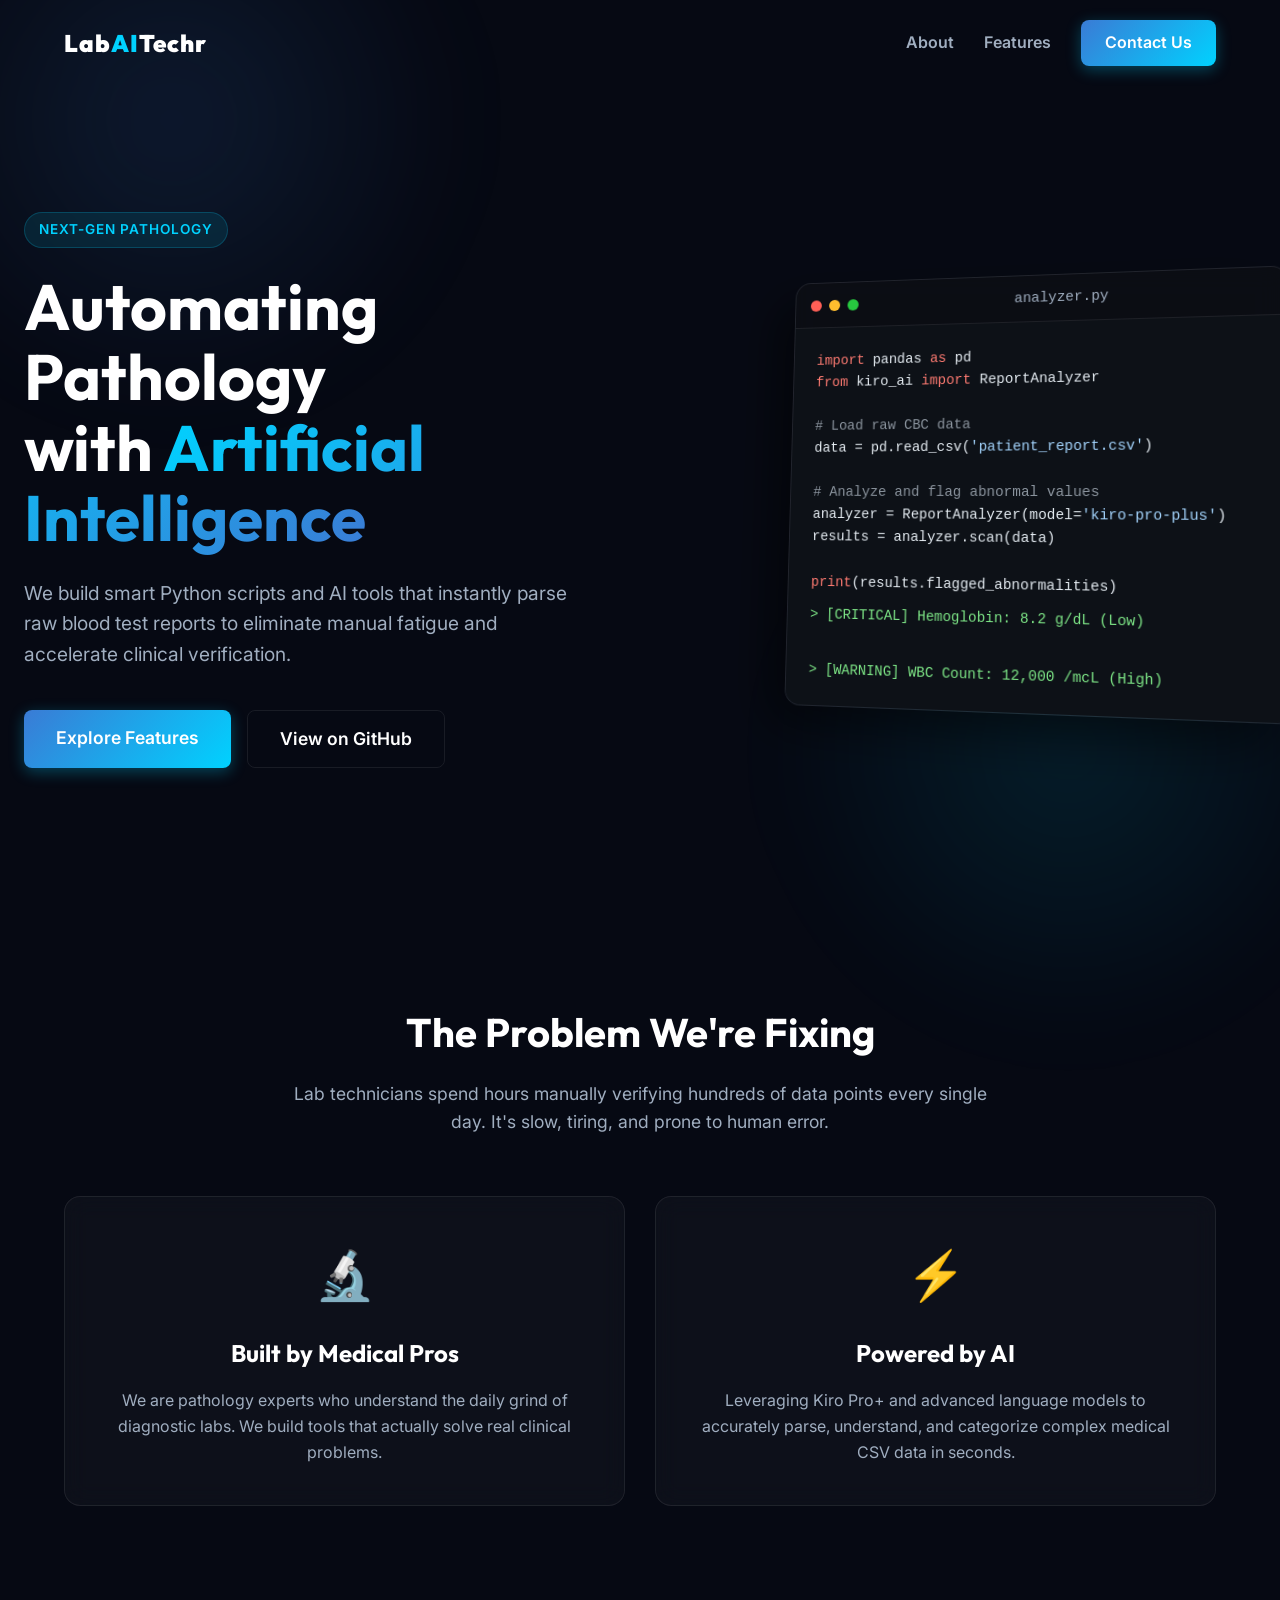
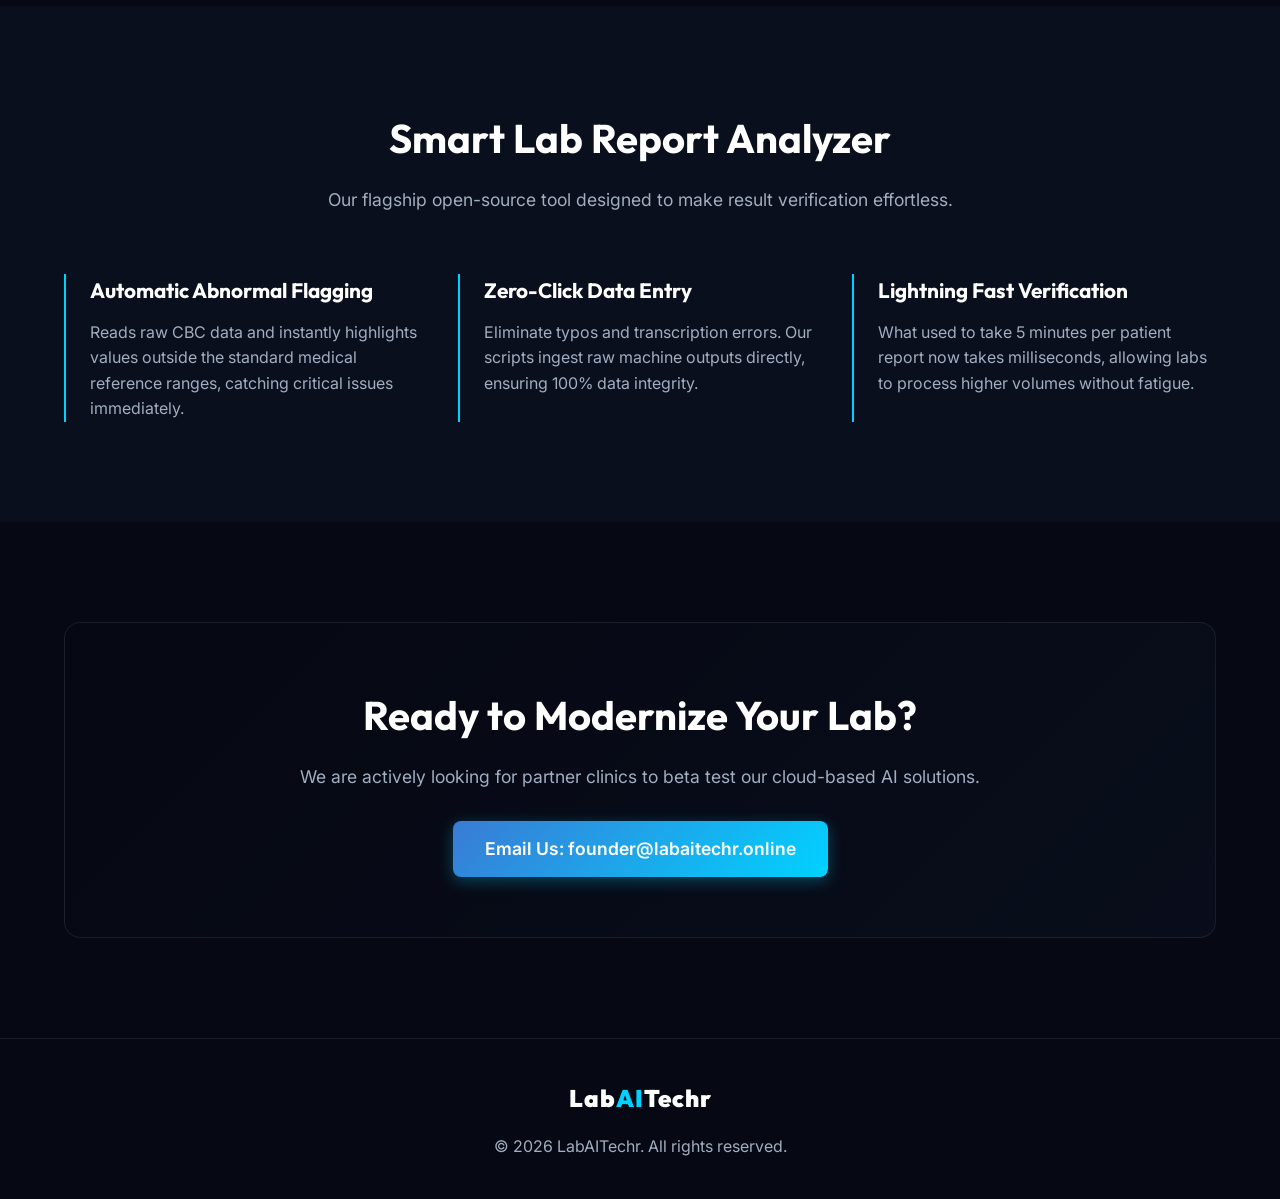
==== index.html @ 0dd72a63 "Initial commit of LabAITechr landing page" ====
<!DOCTYPE html>
<html lang="en">
<head>
    <meta charset="UTF-8">
    <meta name="viewport" content="width=device-width, initial-scale=1.0">
    <meta name="description" content="LabAITechr - Automating Pathology Labs with AI. Smart Lab Report Analyzer to detect abnormal CBC values automatically.">
    <title>LabAITechr | AI-Powered Pathology</title>
    <link rel="preconnect" href="https://fonts.googleapis.com">
    <link rel="preconnect" href="https://fonts.gstatic.com" crossorigin>
    <link href="https://fonts.googleapis.com/css2?family=Inter:wght@300;400;600;800&family=Outfit:wght@400;700;900&display=swap" rel="stylesheet">
    <link rel="stylesheet" href="style.css">
</head>
<body>
    <div class="blob-bg"></div>
    <div class="blob-bg blob-2"></div>
    
    <nav class="navbar">
        <div class="container nav-container">
            <div class="logo">Lab<span>AI</span>Techr</div>
            <ul class="nav-links">
                <li><a href="#about">About</a></li>
                <li><a href="#features">Features</a></li>
                <li><a href="#contact" class="btn-primary">Contact Us</a></li>
            </ul>
        </div>
    </nav>

    <header class="hero">
        <div class="container hero-content reveal">
            <div class="badge">Next-Gen Pathology</div>
            <h1 class="hero-title">Automating Pathology<br>with <span class="text-gradient">Artificial Intelligence</span></h1>
            <p class="hero-subtitle">We build smart Python scripts and AI tools that instantly parse raw blood test reports to eliminate manual fatigue and accelerate clinical verification.</p>
            <div class="hero-buttons">
                <a href="#features" class="btn-primary btn-large">Explore Features</a>
                <a href="https://github.com/archraj46/Smart-LabReport-Analyzer" target="_blank" class="btn-secondary btn-large">View on GitHub</a>
            </div>
        </div>
        <div class="hero-image reveal delay-1">
            <div class="glass-card mockup-card">
                <div class="mockup-header">
                    <span class="dot red"></span><span class="dot yellow"></span><span class="dot green"></span>
                    <span class="mockup-title">analyzer.py</span>
                </div>
                <div class="mockup-body">
                    <pre><code><span class="keyword">import</span> pandas <span class="keyword">as</span> pd
<span class="keyword">from</span> kiro_ai <span class="keyword">import</span> ReportAnalyzer

<span class="comment"># Load raw CBC data</span>
data = pd.read_csv(<span class="string">'patient_report.csv'</span>)

<span class="comment"># Analyze and flag abnormal values</span>
analyzer = ReportAnalyzer(model=<span class="string">'kiro-pro-plus'</span>)
results = analyzer.scan(data)

<span class="keyword">print</span>(results.flagged_abnormalities)
<span class="output">> [CRITICAL] Hemoglobin: 8.2 g/dL (Low)</span>
<span class="output">> [WARNING] WBC Count: 12,000 /mcL (High)</span></code></pre>
                </div>
            </div>
        </div>
    </header>

    <section id="about" class="section">
        <div class="container">
            <div class="section-header reveal">
                <h2 class="section-title">The Problem We're Fixing</h2>
                <p class="section-desc">Lab technicians spend hours manually verifying hundreds of data points every single day. It's slow, tiring, and prone to human error.</p>
            </div>
            <div class="about-grid">
                <div class="glass-card about-card reveal">
                    <div class="icon">🔬</div>
                    <h3>Built by Medical Pros</h3>
                    <p>We are pathology experts who understand the daily grind of diagnostic labs. We build tools that actually solve real clinical problems.</p>
                </div>
                <div class="glass-card about-card reveal delay-1">
                    <div class="icon">⚡</div>
                    <h3>Powered by AI</h3>
                    <p>Leveraging Kiro Pro+ and advanced language models to accurately parse, understand, and categorize complex medical CSV data in seconds.</p>
                </div>
            </div>
        </div>
    </section>

    <section id="features" class="section bg-dark">
        <div class="container">
            <div class="section-header reveal">
                <h2 class="section-title">Smart Lab Report Analyzer</h2>
                <p class="section-desc">Our flagship open-source tool designed to make result verification effortless.</p>
            </div>
            <div class="features-grid">
                <div class="feature-item reveal">
                    <div class="feature-content">
                        <h3>Automatic Abnormal Flagging</h3>
                        <p>Reads raw CBC data and instantly highlights values outside the standard medical reference ranges, catching critical issues immediately.</p>
                    </div>
                </div>
                <div class="feature-item reveal">
                    <div class="feature-content">
                        <h3>Zero-Click Data Entry</h3>
                        <p>Eliminate typos and transcription errors. Our scripts ingest raw machine outputs directly, ensuring 100% data integrity.</p>
                    </div>
                </div>
                <div class="feature-item reveal">
                    <div class="feature-content">
                        <h3>Lightning Fast Verification</h3>
                        <p>What used to take 5 minutes per patient report now takes milliseconds, allowing labs to process higher volumes without fatigue.</p>
                    </div>
                </div>
            </div>
        </div>
    </section>

    <section id="contact" class="section cta-section">
        <div class="container reveal">
            <div class="glass-card cta-card">
                <h2>Ready to Modernize Your Lab?</h2>
                <p>We are actively looking for partner clinics to beta test our cloud-based AI solutions.</p>
                <a href="mailto:founder@labaitechr.online" class="btn-primary btn-large">Email Us: founder@labaitechr.online</a>
            </div>
        </div>
    </section>

    <footer>
        <div class="container footer-content">
            <div class="logo">Lab<span>AI</span>Techr</div>
            <p>&copy; 2026 LabAITechr. All rights reserved.</p>
        </div>
    </footer>

    <script src="script.js"></script>
</body>
</html>
---- style.css ----
:root {
    --bg-main: #060913;
    --bg-secondary: #0a0f1d;
    --text-primary: #ffffff;
    --text-secondary: #a0aec0;
    --accent: #00d2ff;
    --accent-secondary: #3a7bd5;
    --glass-bg: rgba(255, 255, 255, 0.03);
    --glass-border: rgba(255, 255, 255, 0.08);
}

* {
    margin: 0;
    padding: 0;
    box-sizing: border-box;
}

body {
    font-family: 'Inter', sans-serif;
    background-color: var(--bg-main);
    color: var(--text-primary);
    line-height: 1.6;
    overflow-x: hidden;
}

h1, h2, h3, .logo {
    font-family: 'Outfit', sans-serif;
}

.container {
    max-width: 1200px;
    margin: 0 auto;
    padding: 0 24px;
}

/* Blobs Background */
.blob-bg {
    position: fixed;
    top: -20%;
    left: -10%;
    width: 600px;
    height: 600px;
    background: radial-gradient(circle, rgba(58,123,213,0.15) 0%, rgba(0,0,0,0) 70%);
    border-radius: 50%;
    z-index: -1;
    filter: blur(40px);
}
.blob-bg.blob-2 {
    top: 50%;
    left: 60%;
    background: radial-gradient(circle, rgba(0,210,255,0.1) 0%, rgba(0,0,0,0) 70%);
}

/* Glassmorphism */
.glass-card {
    background: var(--glass-bg);
    backdrop-filter: blur(12px);
    -webkit-backdrop-filter: blur(12px);
    border: 1px solid var(--glass-border);
    border-radius: 16px;
}

/* Navbar */
.navbar {
    position: fixed;
    top: 0;
    width: 100%;
    padding: 20px 0;
    z-index: 100;
    transition: all 0.3s ease;
}
.navbar.scrolled {
    background: rgba(6, 9, 19, 0.8);
    backdrop-filter: blur(10px);
    padding: 15px 0;
    border-bottom: 1px solid var(--glass-border);
}
.nav-container {
    display: flex;
    justify-content: space-between;
    align-items: center;
}
.logo {
    font-size: 1.5rem;
    font-weight: 900;
    letter-spacing: 1px;
}
.logo span {
    color: var(--accent);
}
.nav-links {
    list-style: none;
    display: flex;
    align-items: center;
    gap: 30px;
}
.nav-links a {
    color: var(--text-secondary);
    text-decoration: none;
    font-weight: 600;
    transition: color 0.3s ease;
}
.nav-links a:hover {
    color: var(--text-primary);
}

/* Buttons */
.btn-primary, .btn-secondary {
    display: inline-block;
    padding: 10px 24px;
    border-radius: 8px;
    text-decoration: none;
    font-weight: 600;
    transition: all 0.3s ease;
    cursor: pointer;
}
.btn-primary {
    background: linear-gradient(135deg, var(--accent-secondary), var(--accent));
    color: white !important;
    border: none;
    box-shadow: 0 4px 15px rgba(0, 210, 255, 0.3);
}
.btn-primary:hover {
    transform: translateY(-2px);
    box-shadow: 0 6px 20px rgba(0, 210, 255, 0.4);
}
.btn-secondary {
    background: transparent;
    color: var(--text-primary);
    border: 1px solid var(--glass-border);
}
.btn-secondary:hover {
    background: rgba(255,255,255,0.05);
    border-color: rgba(255,255,255,0.2);
}
.btn-large {
    padding: 14px 32px;
    font-size: 1.1rem;
}

/* Hero Section */
.hero {
    min-height: 100vh;
    display: flex;
    align-items: center;
    justify-content: space-between;
    padding-top: 80px;
}
.hero-content {
    flex: 1;
    max-width: 600px;
}
.badge {
    display: inline-block;
    padding: 6px 14px;
    background: rgba(0, 210, 255, 0.1);
    color: var(--accent);
    border: 1px solid rgba(0, 210, 255, 0.2);
    border-radius: 20px;
    font-size: 0.85rem;
    font-weight: 600;
    margin-bottom: 24px;
    text-transform: uppercase;
    letter-spacing: 1px;
}
.hero-title {
    font-size: 4rem;
    line-height: 1.1;
    margin-bottom: 24px;
}
.text-gradient {
    background: linear-gradient(135deg, #fff, var(--text-secondary));
    -webkit-background-clip: text;
    -webkit-text-fill-color: transparent;
}
.hero-title span {
    background: linear-gradient(135deg, var(--accent), var(--accent-secondary));
    -webkit-background-clip: text;
    -webkit-text-fill-color: transparent;
}
.hero-subtitle {
    font-size: 1.2rem;
    color: var(--text-secondary);
    margin-bottom: 40px;
}
.hero-buttons {
    display: flex;
    gap: 16px;
}

/* Mockup Card */
.hero-image {
    flex: 1;
    display: flex;
    justify-content: flex-end;
    perspective: 1000px;
}
.mockup-card {
    width: 100%;
    max-width: 500px;
    transform: rotateY(-10deg) rotateX(5deg);
    box-shadow: -20px 20px 50px rgba(0,0,0,0.5);
    overflow: hidden;
}
.mockup-header {
    background: rgba(0,0,0,0.3);
    padding: 12px 16px;
    display: flex;
    align-items: center;
    border-bottom: 1px solid var(--glass-border);
}
.dot {
    width: 12px;
    height: 12px;
    border-radius: 50%;
    margin-right: 8px;
}
.dot.red { background: #ff5f56; }
.dot.yellow { background: #ffbd2e; }
.dot.green { background: #27c93f; }
.mockup-title {
    margin-left: auto;
    margin-right: auto;
    font-family: monospace;
    color: var(--text-secondary);
    font-size: 0.9rem;
}
.mockup-body {
    padding: 24px;
    background: #0d1117;
}
pre {
    font-family: 'Fira Code', monospace;
    font-size: 0.9rem;
    color: #e6edf3;
    overflow-x: hidden;
}
.keyword { color: #ff7b72; }
.string { color: #a5d6ff; }
.comment { color: #8b949e; }
.output { color: #7ee787; display: block; margin-top: 10px; }

/* Sections */
.section {
    padding: 100px 0;
}
.bg-dark {
    background-color: var(--bg-secondary);
}
.section-header {
    text-align: center;
    max-width: 700px;
    margin: 0 auto 60px;
}
.section-title {
    font-size: 2.5rem;
    margin-bottom: 16px;
}
.section-desc {
    color: var(--text-secondary);
    font-size: 1.1rem;
}

/* About Grid */
.about-grid {
    display: grid;
    grid-template-columns: repeat(auto-fit, minmax(300px, 1fr));
    gap: 30px;
}
.about-card {
    padding: 40px;
    text-align: center;
    transition: transform 0.3s ease;
}
.about-card:hover {
    transform: translateY(-5px);
}
.icon {
    font-size: 3rem;
    margin-bottom: 20px;
}
.about-card h3 {
    font-size: 1.5rem;
    margin-bottom: 16px;
}
.about-card p {
    color: var(--text-secondary);
}

/* Features Grid */
.features-grid {
    display: grid;
    grid-template-columns: repeat(auto-fit, minmax(300px, 1fr));
    gap: 30px;
}
.feature-item {
    border-left: 2px solid var(--accent);
    padding-left: 24px;
}
.feature-content h3 {
    font-size: 1.3rem;
    margin-bottom: 12px;
}
.feature-content p {
    color: var(--text-secondary);
}

/* CTA */
.cta-card {
    padding: 60px;
    text-align: center;
    background: linear-gradient(135deg, rgba(6, 9, 19, 0.9), rgba(10, 15, 29, 0.9));
}
.cta-card h2 {
    font-size: 2.5rem;
    margin-bottom: 16px;
}
.cta-card p {
    color: var(--text-secondary);
    margin-bottom: 30px;
    font-size: 1.1rem;
}

/* Footer */
footer {
    padding: 40px 0;
    border-top: 1px solid var(--glass-border);
    text-align: center;
}
.footer-content p {
    color: var(--text-secondary);
    margin-top: 16px;
}

/* Animations (Reveal on scroll) */
.reveal {
    opacity: 0;
    transform: translateY(30px);
    transition: all 0.8s cubic-bezier(0.5, 0, 0, 1);
}
.reveal.active {
    opacity: 1;
    transform: translateY(0);
}
.delay-1 { transition-delay: 0.2s; }

/* Responsive */
@media (max-width: 900px) {
    .hero {
        flex-direction: column;
        padding-top: 120px;
        text-align: center;
    }
    .hero-content {
        margin-bottom: 60px;
    }
    .hero-buttons {
        justify-content: center;
    }
    .mockup-card {
        transform: rotateY(0) rotateX(0);
    }
    .nav-links {
        display: none; /* simple mobile nav hide for now */
    }
}
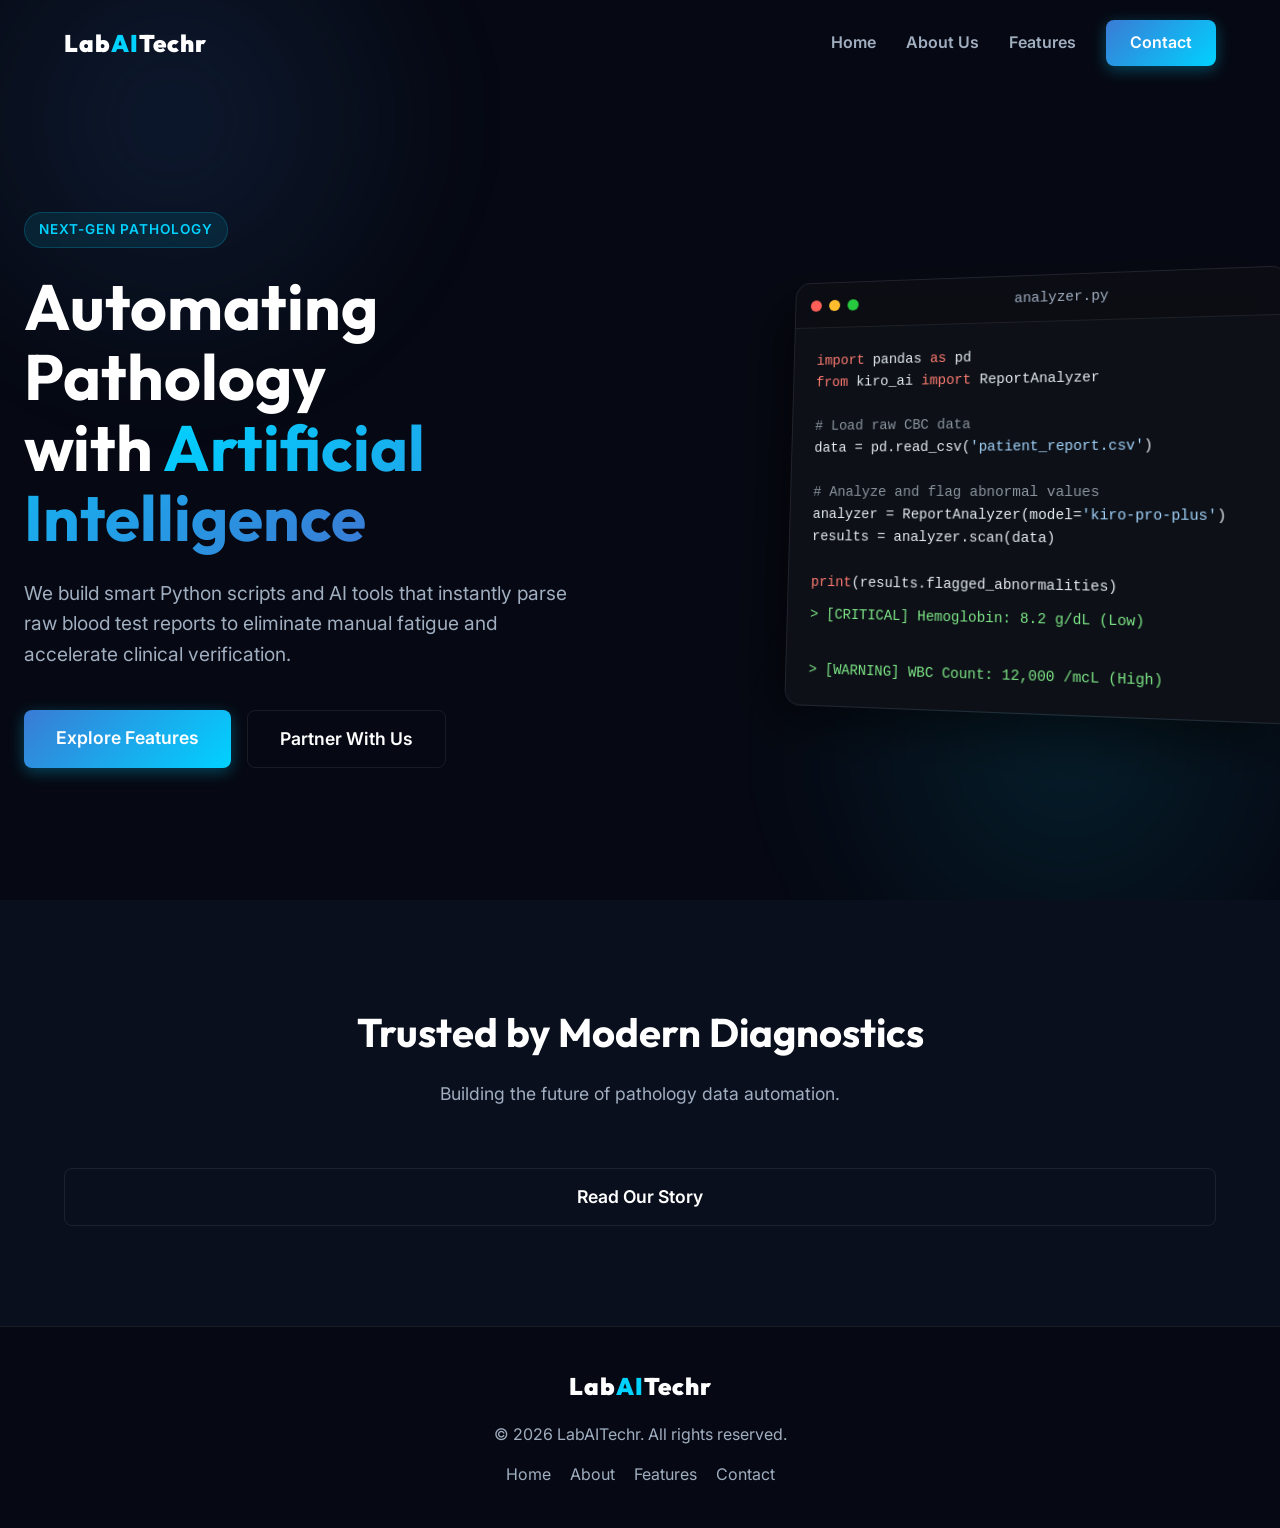
==== commit 0755ddd7: "Expand to multi-page website with contact form and new features" ====
--- a/index.html
+++ b/index.html
@@ -16,11 +16,12 @@
     
     <nav class="navbar">
         <div class="container nav-container">
-            <div class="logo">Lab<span>AI</span>Techr</div>
+            <a href="index.html" class="logo" style="text-decoration:none; color:inherit;">Lab<span>AI</span>Techr</a>
             <ul class="nav-links">
-                <li><a href="#about">About</a></li>
-                <li><a href="#features">Features</a></li>
-                <li><a href="#contact" class="btn-primary">Contact Us</a></li>
+                <li><a href="index.html" class="active">Home</a></li>
+                <li><a href="about.html">About Us</a></li>
+                <li><a href="features.html">Features</a></li>
+                <li><a href="contact.html" class="btn-primary">Contact</a></li>
             </ul>
         </div>
     </nav>
@@ -31,8 +32,8 @@
             <h1 class="hero-title">Automating Pathology<br>with <span class="text-gradient">Artificial Intelligence</span></h1>
             <p class="hero-subtitle">We build smart Python scripts and AI tools that instantly parse raw blood test reports to eliminate manual fatigue and accelerate clinical verification.</p>
             <div class="hero-buttons">
-                <a href="#features" class="btn-primary btn-large">Explore Features</a>
-                <a href="https://github.com/archraj46/Smart-LabReport-Analyzer" target="_blank" class="btn-secondary btn-large">View on GitHub</a>
+                <a href="features.html" class="btn-primary btn-large">Explore Features</a>
+                <a href="contact.html" class="btn-secondary btn-large">Partner With Us</a>
             </div>
         </div>
         <div class="hero-image reveal delay-1">
@@ -60,62 +61,14 @@
         </div>
     </header>
 
-    <section id="about" class="section">
+    <section class="section bg-dark">
         <div class="container">
             <div class="section-header reveal">
-                <h2 class="section-title">The Problem We're Fixing</h2>
-                <p class="section-desc">Lab technicians spend hours manually verifying hundreds of data points every single day. It's slow, tiring, and prone to human error.</p>
+                <h2 class="section-title">Trusted by Modern Diagnostics</h2>
+                <p class="section-desc">Building the future of pathology data automation.</p>
             </div>
-            <div class="about-grid">
-                <div class="glass-card about-card reveal">
-                    <div class="icon">🔬</div>
-                    <h3>Built by Medical Pros</h3>
-                    <p>We are pathology experts who understand the daily grind of diagnostic labs. We build tools that actually solve real clinical problems.</p>
-                </div>
-                <div class="glass-card about-card reveal delay-1">
-                    <div class="icon">⚡</div>
-                    <h3>Powered by AI</h3>
-                    <p>Leveraging Kiro Pro+ and advanced language models to accurately parse, understand, and categorize complex medical CSV data in seconds.</p>
-                </div>
-            </div>
-        </div>
-    </section>
-
-    <section id="features" class="section bg-dark">
-        <div class="container">
-            <div class="section-header reveal">
-                <h2 class="section-title">Smart Lab Report Analyzer</h2>
-                <p class="section-desc">Our flagship open-source tool designed to make result verification effortless.</p>
-            </div>
-            <div class="features-grid">
-                <div class="feature-item reveal">
-                    <div class="feature-content">
-                        <h3>Automatic Abnormal Flagging</h3>
-                        <p>Reads raw CBC data and instantly highlights values outside the standard medical reference ranges, catching critical issues immediately.</p>
-                    </div>
-                </div>
-                <div class="feature-item reveal">
-                    <div class="feature-content">
-                        <h3>Zero-Click Data Entry</h3>
-                        <p>Eliminate typos and transcription errors. Our scripts ingest raw machine outputs directly, ensuring 100% data integrity.</p>
-                    </div>
-                </div>
-                <div class="feature-item reveal">
-                    <div class="feature-content">
-                        <h3>Lightning Fast Verification</h3>
-                        <p>What used to take 5 minutes per patient report now takes milliseconds, allowing labs to process higher volumes without fatigue.</p>
-                    </div>
-                </div>
-            </div>
-        </div>
-    </section>
-
-    <section id="contact" class="section cta-section">
-        <div class="container reveal">
-            <div class="glass-card cta-card">
-                <h2>Ready to Modernize Your Lab?</h2>
-                <p>We are actively looking for partner clinics to beta test our cloud-based AI solutions.</p>
-                <a href="mailto:founder@labaitechr.online" class="btn-primary btn-large">Email Us: founder@labaitechr.online</a>
+            <div class="about-grid" style="text-align: center; margin-top: 40px;">
+                 <a href="about.html" class="btn-secondary btn-large">Read Our Story</a>
             </div>
         </div>
     </section>
@@ -124,6 +77,12 @@
         <div class="container footer-content">
             <div class="logo">Lab<span>AI</span>Techr</div>
             <p>&copy; 2026 LabAITechr. All rights reserved.</p>
+            <div style="margin-top: 15px;">
+                <a href="index.html" style="color:var(--text-secondary); margin-right:15px; text-decoration:none;">Home</a>
+                <a href="about.html" style="color:var(--text-secondary); margin-right:15px; text-decoration:none;">About</a>
+                <a href="features.html" style="color:var(--text-secondary); margin-right:15px; text-decoration:none;">Features</a>
+                <a href="contact.html" style="color:var(--text-secondary); text-decoration:none;">Contact</a>
+            </div>
         </div>
     </footer>
 
--- a/style.css
+++ b/style.css
@@ -344,6 +344,8 @@
 }
 .delay-1 { transition-delay: 0.2s; }
 
+
+
 /* Responsive */
 @media (max-width: 900px) {
     .hero {
@@ -361,6 +363,59 @@
         transform: rotateY(0) rotateX(0);
     }
     .nav-links {
-        display: none; /* simple mobile nav hide for now */
-    }
-}
+        display: none;
+    }
+}
+
+/* Page Headers */
+.page-header {
+    text-align: center;
+    padding-top: 150px;
+    padding-bottom: 50px;
+}
+
+/* Contact Page Grid */
+.contact-grid {
+    display: grid;
+    grid-template-columns: 1fr 1fr;
+    gap: 40px;
+}
+@media (max-width: 900px) {
+    .contact-grid {
+        grid-template-columns: 1fr;
+    }
+}
+.contact-info {
+    padding: 40px;
+}
+.info-item {
+    display: flex;
+    align-items: center;
+    gap: 15px;
+}
+.contact-form-card {
+    padding: 40px;
+}
+.form-group {
+    margin-bottom: 20px;
+}
+.form-group label {
+    display: block;
+    margin-bottom: 8px;
+    color: var(--text-secondary);
+}
+.form-group input, .form-group textarea {
+    width: 100%;
+    padding: 12px 15px;
+    background: rgba(0,0,0,0.2);
+    border: 1px solid var(--glass-border);
+    border-radius: 8px;
+    color: var(--text-primary);
+    font-family: 'Inter', sans-serif;
+    outline: none;
+    transition: border-color 0.3s;
+}
+.form-group input:focus, .form-group textarea:focus {
+    border-color: var(--accent);
+}
+
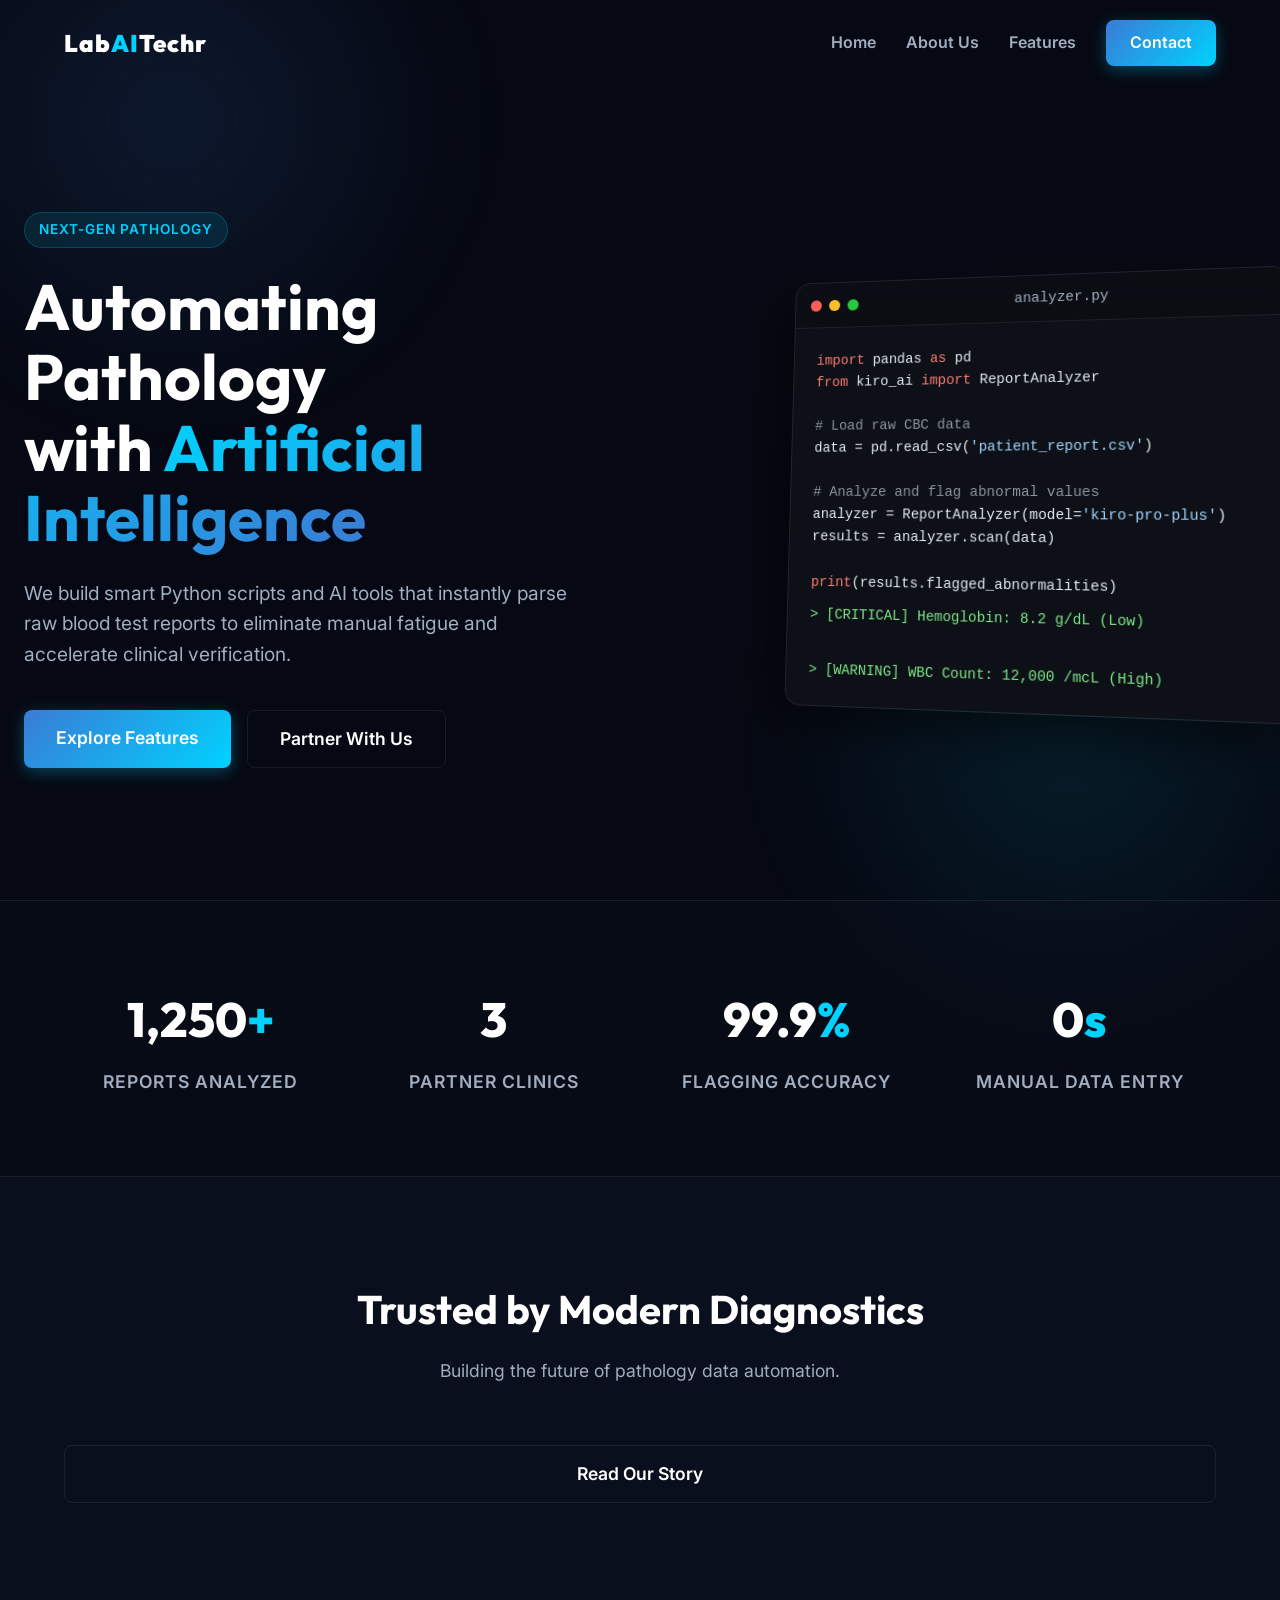
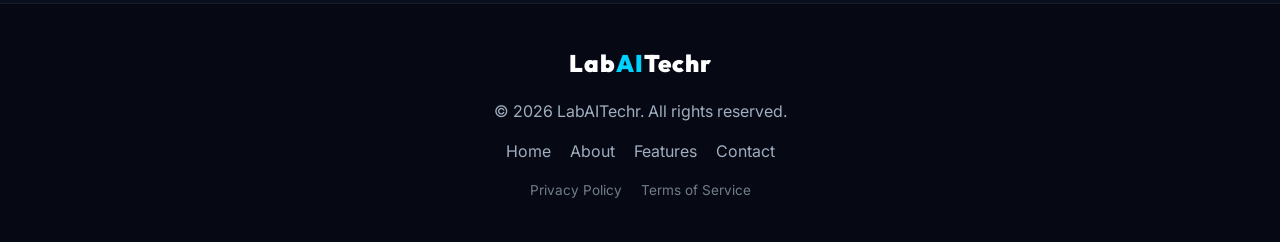
==== commit 1772e9fd: "Add stats and footer links" ====
--- a/index.html
+++ b/index.html
@@ -61,6 +61,29 @@
         </div>
     </header>
 
+    <section class="stats-section">
+        <div class="container">
+            <div class="stats-grid reveal delay-1">
+                <div class="stat-item">
+                    <h3 class="stat-number">1,250<span style="color:var(--accent);">+</span></h3>
+                    <p class="stat-label">Reports Analyzed</p>
+                </div>
+                <div class="stat-item">
+                    <h3 class="stat-number">3</h3>
+                    <p class="stat-label">Partner Clinics</p>
+                </div>
+                <div class="stat-item">
+                    <h3 class="stat-number">99.9<span style="color:var(--accent);">%</span></h3>
+                    <p class="stat-label">Flagging Accuracy</p>
+                </div>
+                <div class="stat-item">
+                    <h3 class="stat-number">0<span style="color:var(--accent);">s</span></h3>
+                    <p class="stat-label">Manual Data Entry</p>
+                </div>
+            </div>
+        </div>
+    </section>
+
     <section class="section bg-dark">
         <div class="container">
             <div class="section-header reveal">
@@ -77,11 +100,15 @@
         <div class="container footer-content">
             <div class="logo">Lab<span>AI</span>Techr</div>
             <p>&copy; 2026 LabAITechr. All rights reserved.</p>
-            <div style="margin-top: 15px;">
+            <div style="margin-top: 15px; margin-bottom: 15px;">
                 <a href="index.html" style="color:var(--text-secondary); margin-right:15px; text-decoration:none;">Home</a>
                 <a href="about.html" style="color:var(--text-secondary); margin-right:15px; text-decoration:none;">About</a>
                 <a href="features.html" style="color:var(--text-secondary); margin-right:15px; text-decoration:none;">Features</a>
                 <a href="contact.html" style="color:var(--text-secondary); text-decoration:none;">Contact</a>
+            </div>
+            <div style="font-size: 0.85rem;">
+                <a href="#" style="color:var(--text-secondary); margin-right:15px; text-decoration:none; opacity: 0.7;">Privacy Policy</a>
+                <a href="#" style="color:var(--text-secondary); text-decoration:none; opacity: 0.7;">Terms of Service</a>
             </div>
         </div>
     </footer>
--- a/style.css
+++ b/style.css
@@ -344,6 +344,46 @@
 }
 .delay-1 { transition-delay: 0.2s; }
 
+/* Stats Section */
+.stats-section {
+    padding: 60px 0;
+    border-top: 1px solid var(--glass-border);
+    border-bottom: 1px solid var(--glass-border);
+    background: rgba(10, 15, 29, 0.4);
+}
+.stats-grid {
+    display: grid;
+    grid-template-columns: repeat(4, 1fr);
+    gap: 20px;
+    text-align: center;
+}
+.stat-item {
+    padding: 20px;
+}
+.stat-number {
+    font-size: 3rem;
+    font-weight: 800;
+    margin-bottom: 10px;
+}
+.stat-label {
+    color: var(--text-secondary);
+    font-size: 1.1rem;
+    font-weight: 600;
+    text-transform: uppercase;
+    letter-spacing: 1px;
+}
+@media (max-width: 900px) {
+    .stats-grid {
+        grid-template-columns: repeat(2, 1fr);
+    }
+    .stat-number { font-size: 2.2rem; }
+}
+@media (max-width: 500px) {
+    .stats-grid {
+        grid-template-columns: 1fr;
+    }
+}
+
 
 
 /* Responsive */
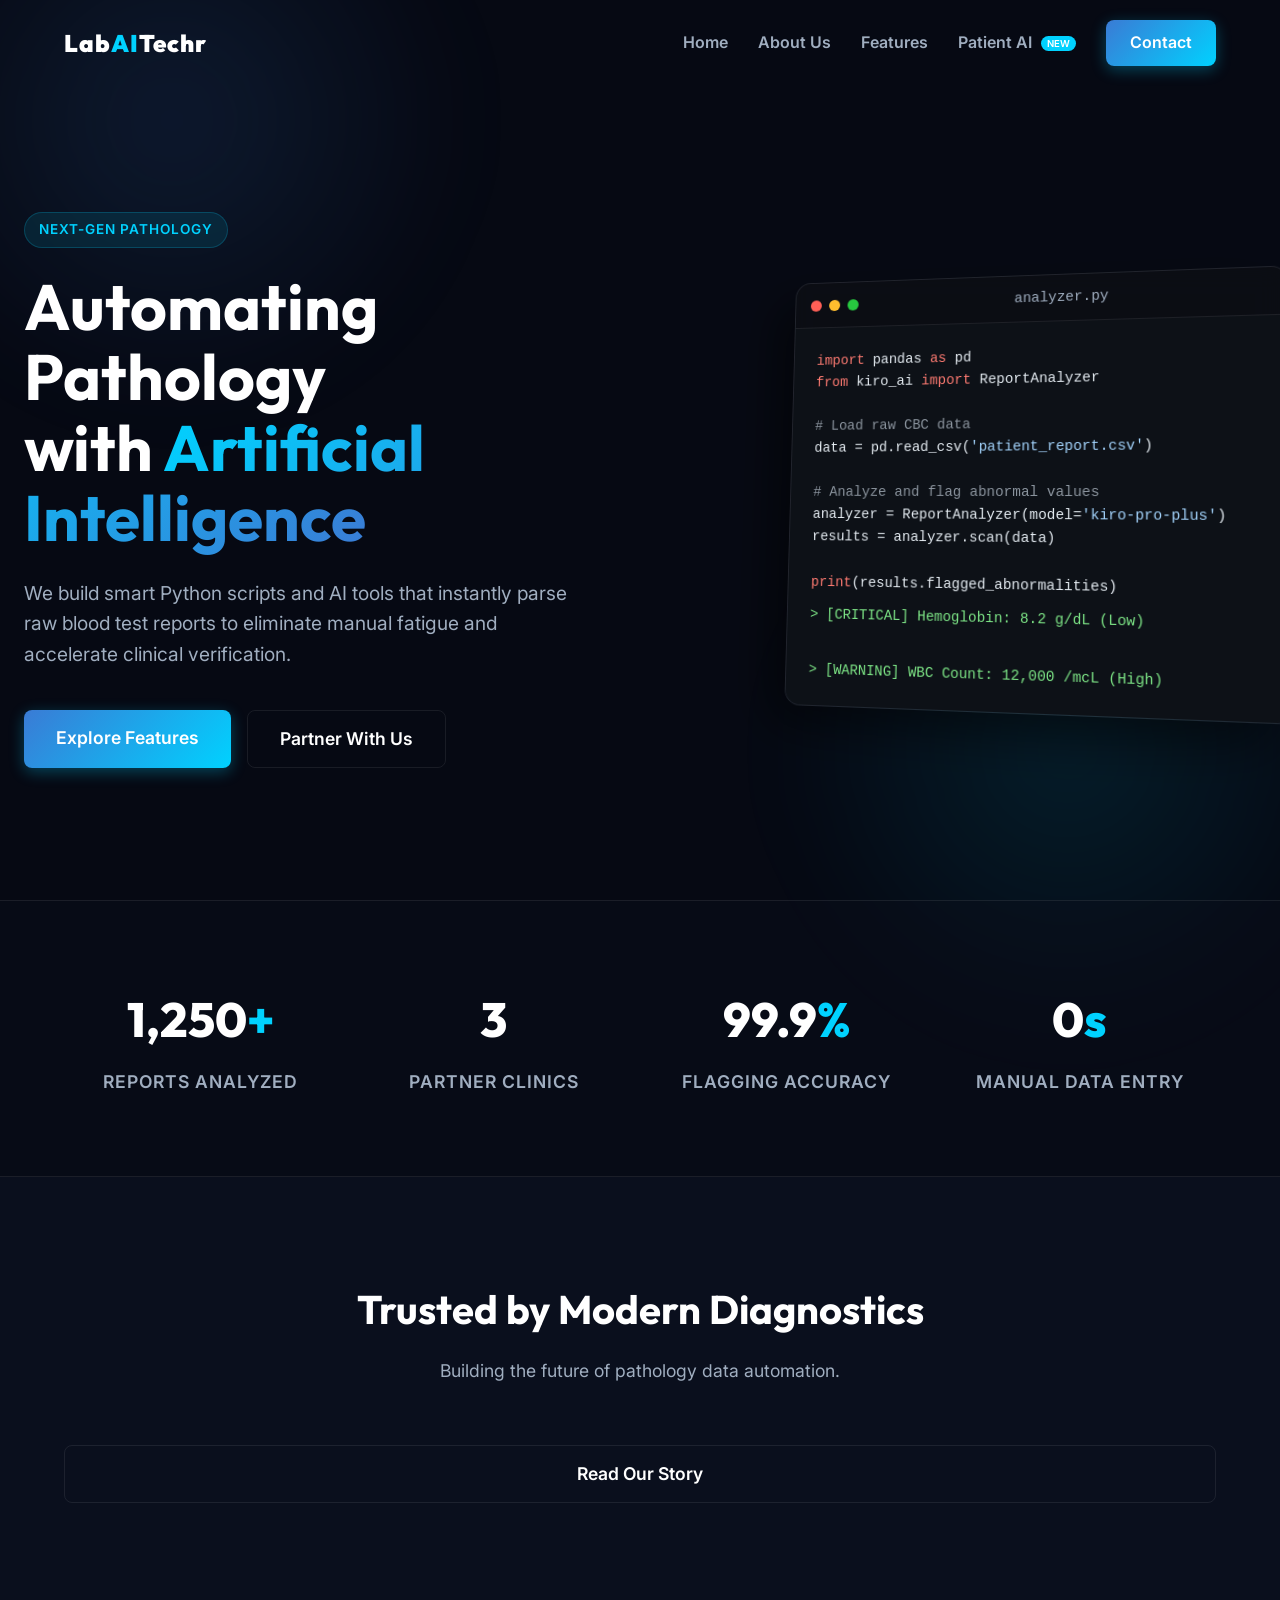
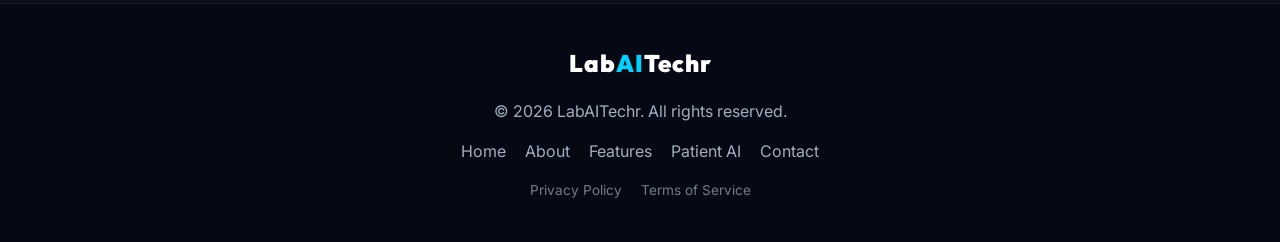
==== commit bf31b7ee: "Add Patient AI Explainer mockup feature" ====
--- a/index.html
+++ b/index.html
@@ -21,6 +21,7 @@
                 <li><a href="index.html" class="active">Home</a></li>
                 <li><a href="about.html">About Us</a></li>
                 <li><a href="features.html">Features</a></li>
+                <li><a href="patient-ai.html">Patient AI <span style="background:var(--accent); color:white; font-size:0.6rem; padding:2px 6px; border-radius:10px; margin-left:5px; vertical-align:middle;">NEW</span></a></li>
                 <li><a href="contact.html" class="btn-primary">Contact</a></li>
             </ul>
         </div>
@@ -104,6 +105,7 @@
                 <a href="index.html" style="color:var(--text-secondary); margin-right:15px; text-decoration:none;">Home</a>
                 <a href="about.html" style="color:var(--text-secondary); margin-right:15px; text-decoration:none;">About</a>
                 <a href="features.html" style="color:var(--text-secondary); margin-right:15px; text-decoration:none;">Features</a>
+                <a href="patient-ai.html" style="color:var(--text-secondary); margin-right:15px; text-decoration:none;">Patient AI</a>
                 <a href="contact.html" style="color:var(--text-secondary); text-decoration:none;">Contact</a>
             </div>
             <div style="font-size: 0.85rem;">
--- a/style.css
+++ b/style.css
@@ -459,3 +459,70 @@
     border-color: var(--accent);
 }
 
+/* Patient AI Explainer Styles */
+.ai-explainer-container {
+    padding: 50px;
+    max-width: 800px;
+    margin: 0 auto;
+}
+.upload-zone {
+    border: 2px dashed var(--glass-border);
+    border-radius: 12px;
+    padding: 60px 20px;
+    text-align: center;
+    background: rgba(0,0,0,0.2);
+    cursor: pointer;
+    transition: all 0.3s ease;
+}
+.upload-zone:hover, .upload-zone.dragover {
+    border-color: var(--accent);
+    background: rgba(0, 210, 255, 0.05);
+}
+.upload-icon {
+    font-size: 3rem;
+    margin-bottom: 15px;
+}
+.loading-state {
+    text-align: center;
+    padding: 40px;
+}
+.spinner {
+    width: 50px;
+    height: 50px;
+    border: 3px solid rgba(0, 210, 255, 0.3);
+    border-radius: 50%;
+    border-top-color: var(--accent);
+    animation: spin 1s ease-in-out infinite;
+    margin: 0 auto 20px;
+}
+@keyframes spin {
+    to { transform: rotate(360deg); }
+}
+.result-header {
+    display: flex;
+    justify-content: space-between;
+    align-items: center;
+    margin-bottom: 20px;
+}
+.result-card {
+    background: rgba(255, 255, 255, 0.05);
+    border: 1px solid var(--glass-border);
+    border-radius: 12px;
+    padding: 30px;
+}
+.tts-btn {
+    background: linear-gradient(135deg, #ff9900, #ff5e00);
+    box-shadow: 0 4px 15px rgba(255, 153, 0, 0.3);
+}
+.tts-btn:hover {
+    box-shadow: 0 6px 20px rgba(255, 153, 0, 0.4);
+}
+.tts-btn.playing {
+    animation: pulse 1.5s infinite;
+}
+@keyframes pulse {
+    0% { transform: scale(1); }
+    50% { transform: scale(1.05); }
+    100% { transform: scale(1); }
+}
+
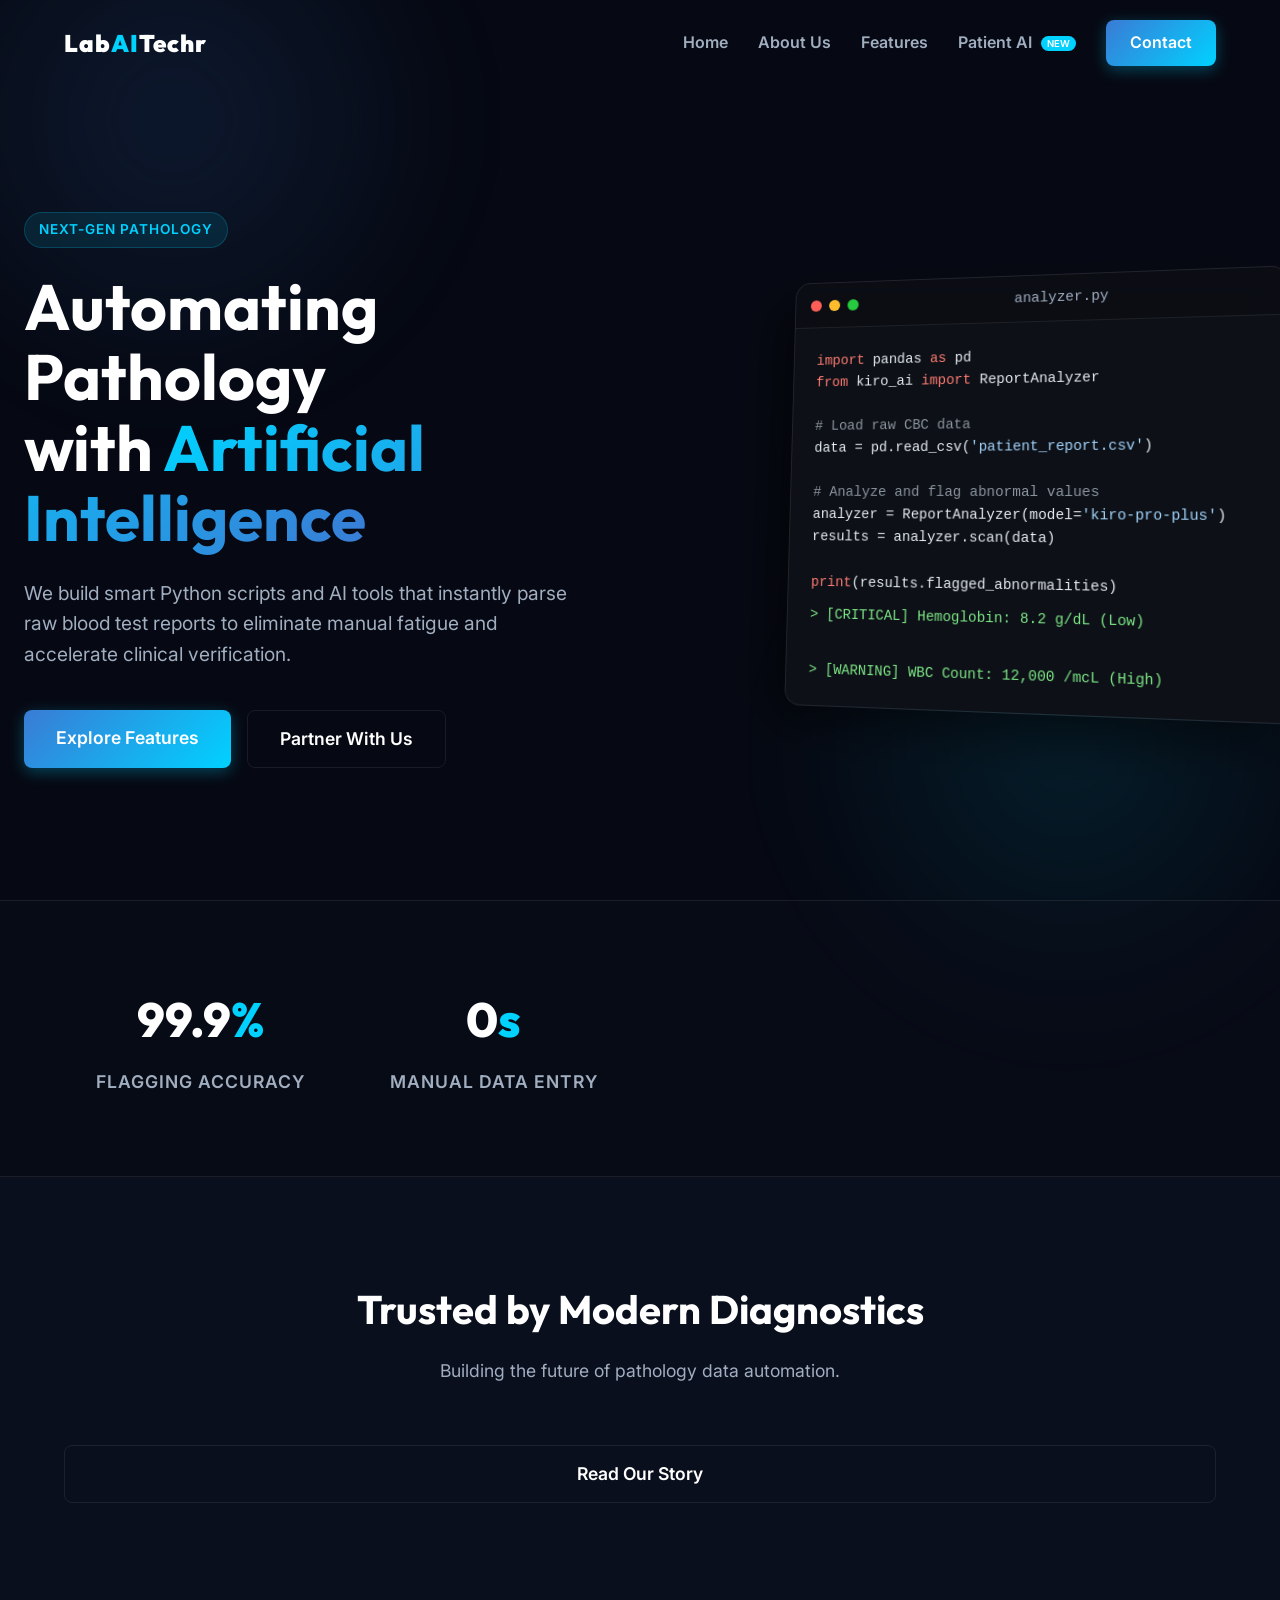
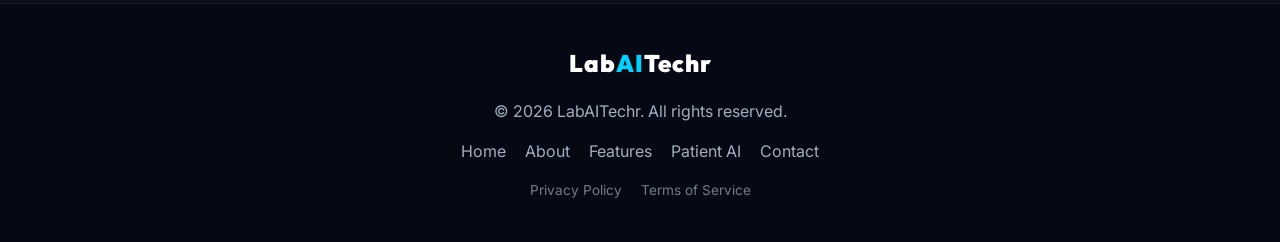
==== commit 522c1b9b: "Remove reports and partner stats for AWS review" ====
--- a/index.html
+++ b/index.html
@@ -65,14 +65,7 @@
     <section class="stats-section">
         <div class="container">
             <div class="stats-grid reveal delay-1">
-                <div class="stat-item">
-                    <h3 class="stat-number">1,250<span style="color:var(--accent);">+</span></h3>
-                    <p class="stat-label">Reports Analyzed</p>
-                </div>
-                <div class="stat-item">
-                    <h3 class="stat-number">3</h3>
-                    <p class="stat-label">Partner Clinics</p>
-                </div>
+
                 <div class="stat-item">
                     <h3 class="stat-number">99.9<span style="color:var(--accent);">%</span></h3>
                     <p class="stat-label">Flagging Accuracy</p>
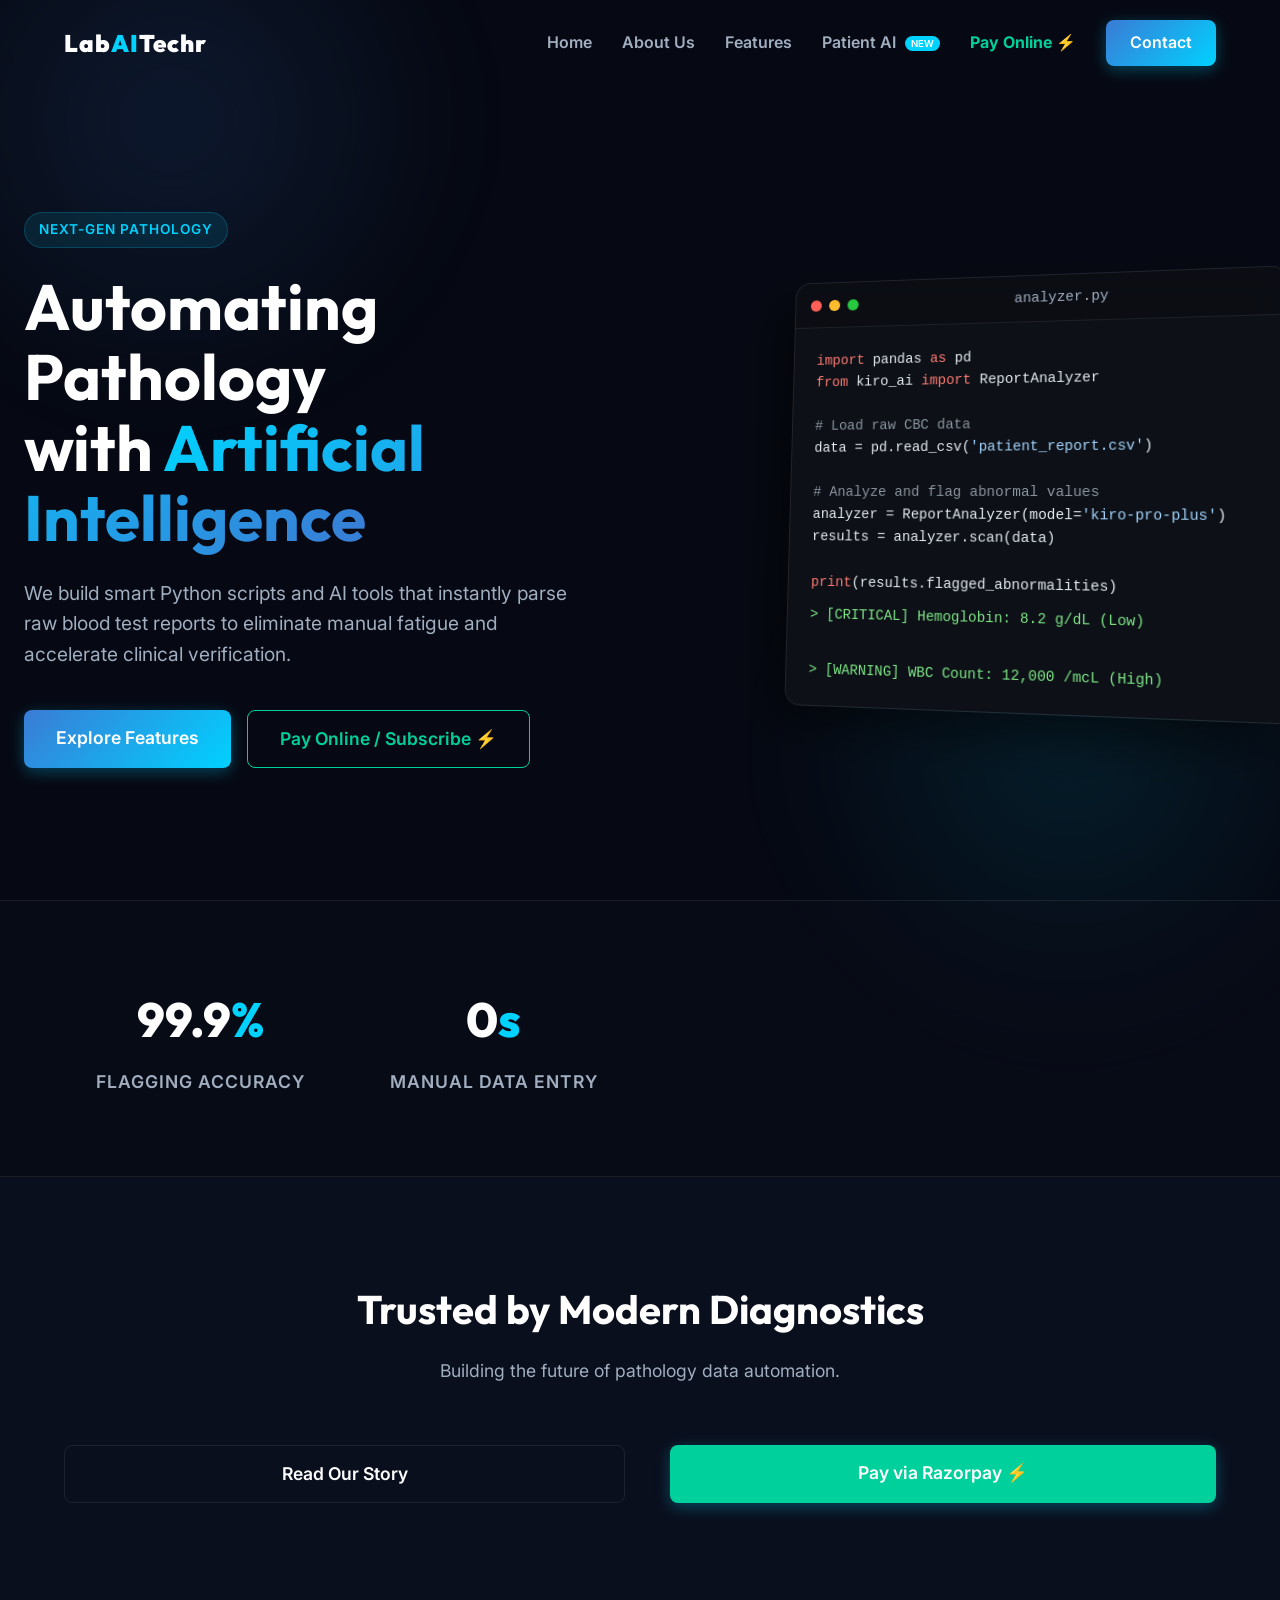
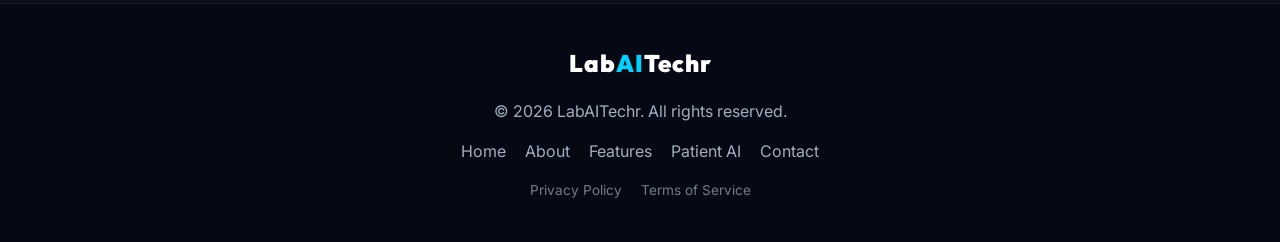
==== commit 3a7b6ef0: "Add Razorpay payment links across website" ====
--- a/index.html
+++ b/index.html
@@ -22,6 +22,7 @@
                 <li><a href="about.html">About Us</a></li>
                 <li><a href="features.html">Features</a></li>
                 <li><a href="patient-ai.html">Patient AI <span style="background:var(--accent); color:white; font-size:0.6rem; padding:2px 6px; border-radius:10px; margin-left:5px; vertical-align:middle;">NEW</span></a></li>
+                <li><a href="https://razorpay.me/@labaitechr" target="_blank" style="color: #00D09C; font-weight: bold;">Pay Online ⚡</a></li>
                 <li><a href="contact.html" class="btn-primary">Contact</a></li>
             </ul>
         </div>
@@ -34,7 +35,7 @@
             <p class="hero-subtitle">We build smart Python scripts and AI tools that instantly parse raw blood test reports to eliminate manual fatigue and accelerate clinical verification.</p>
             <div class="hero-buttons">
                 <a href="features.html" class="btn-primary btn-large">Explore Features</a>
-                <a href="contact.html" class="btn-secondary btn-large">Partner With Us</a>
+                <a href="https://razorpay.me/@labaitechr" target="_blank" class="btn-secondary btn-large" style="border-color: #00D09C; color: #00D09C;">Pay Online / Subscribe ⚡</a>
             </div>
         </div>
         <div class="hero-image reveal delay-1">
@@ -86,6 +87,7 @@
             </div>
             <div class="about-grid" style="text-align: center; margin-top: 40px;">
                  <a href="about.html" class="btn-secondary btn-large">Read Our Story</a>
+                 <a href="https://razorpay.me/@labaitechr" target="_blank" class="btn-primary btn-large" style="margin-left: 15px; background: #00D09C;">Pay via Razorpay ⚡</a>
             </div>
         </div>
     </section>
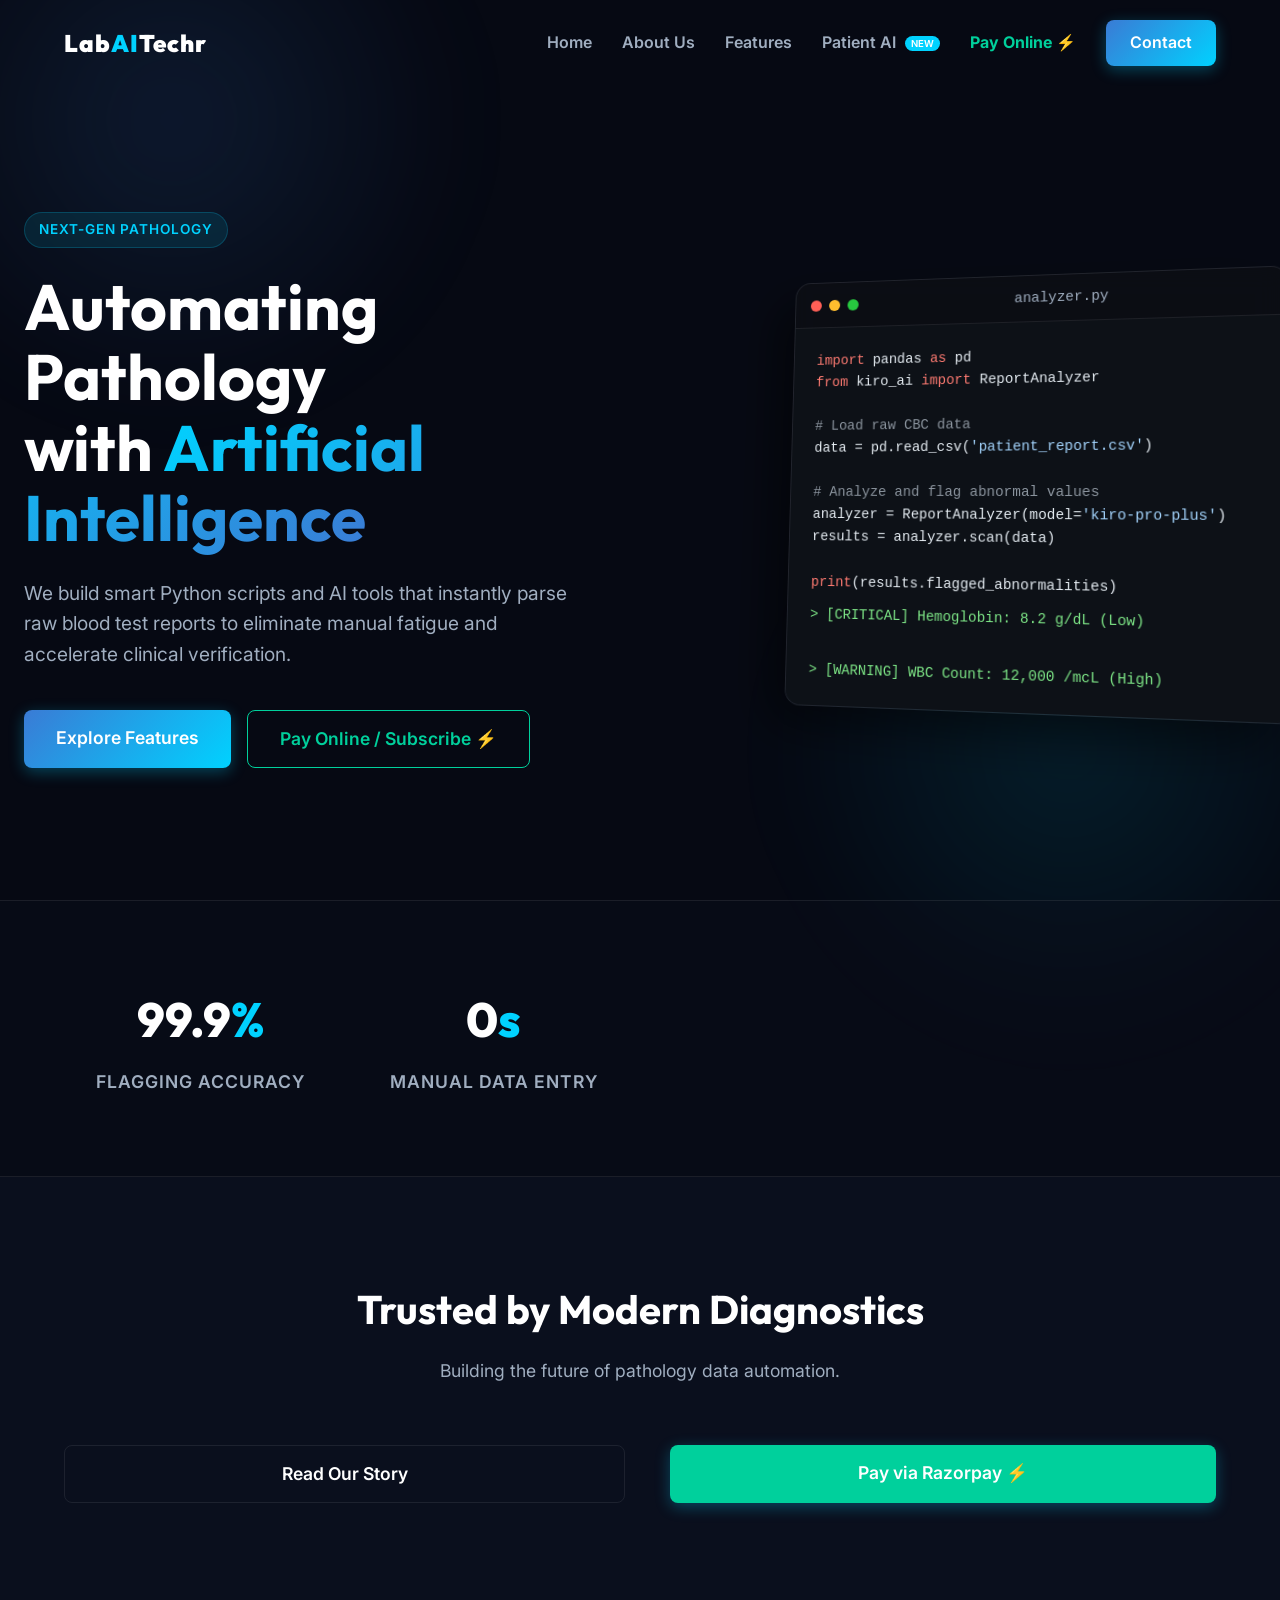
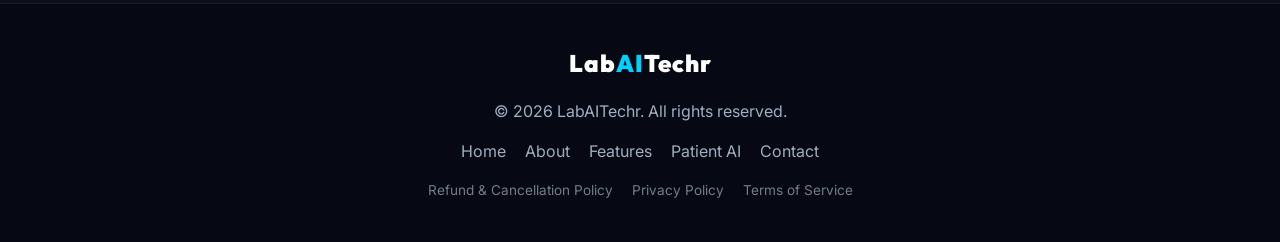
==== commit 9b7e4958: "Update Razorpay payment link and add refund policy" ====
--- a/index.html
+++ b/index.html
@@ -22,7 +22,7 @@
                 <li><a href="about.html">About Us</a></li>
                 <li><a href="features.html">Features</a></li>
                 <li><a href="patient-ai.html">Patient AI <span style="background:var(--accent); color:white; font-size:0.6rem; padding:2px 6px; border-radius:10px; margin-left:5px; vertical-align:middle;">NEW</span></a></li>
-                <li><a href="https://razorpay.me/@labaitechr" target="_blank" style="color: #00D09C; font-weight: bold;">Pay Online ⚡</a></li>
+                <li><a href="https://rzp.io/rzp/EGmm321" target="_blank" style="color: #00D09C; font-weight: bold;">Pay Online ⚡</a></li>
                 <li><a href="contact.html" class="btn-primary">Contact</a></li>
             </ul>
         </div>
@@ -35,7 +35,7 @@
             <p class="hero-subtitle">We build smart Python scripts and AI tools that instantly parse raw blood test reports to eliminate manual fatigue and accelerate clinical verification.</p>
             <div class="hero-buttons">
                 <a href="features.html" class="btn-primary btn-large">Explore Features</a>
-                <a href="https://razorpay.me/@labaitechr" target="_blank" class="btn-secondary btn-large" style="border-color: #00D09C; color: #00D09C;">Pay Online / Subscribe ⚡</a>
+                <a href="https://rzp.io/rzp/EGmm321" target="_blank" class="btn-secondary btn-large" style="border-color: #00D09C; color: #00D09C;">Pay Online / Subscribe ⚡</a>
             </div>
         </div>
         <div class="hero-image reveal delay-1">
@@ -87,7 +87,7 @@
             </div>
             <div class="about-grid" style="text-align: center; margin-top: 40px;">
                  <a href="about.html" class="btn-secondary btn-large">Read Our Story</a>
-                 <a href="https://razorpay.me/@labaitechr" target="_blank" class="btn-primary btn-large" style="margin-left: 15px; background: #00D09C;">Pay via Razorpay ⚡</a>
+                 <a href="https://rzp.io/rzp/EGmm321" target="_blank" class="btn-primary btn-large" style="margin-left: 15px; background: #00D09C;">Pay via Razorpay ⚡</a>
             </div>
         </div>
     </section>
@@ -104,6 +104,7 @@
                 <a href="contact.html" style="color:var(--text-secondary); text-decoration:none;">Contact</a>
             </div>
             <div style="font-size: 0.85rem;">
+                <a href="refund-policy.html" style="color:var(--text-secondary); margin-right:15px; text-decoration:none; opacity: 0.7;">Refund & Cancellation Policy</a>
                 <a href="#" style="color:var(--text-secondary); margin-right:15px; text-decoration:none; opacity: 0.7;">Privacy Policy</a>
                 <a href="#" style="color:var(--text-secondary); text-decoration:none; opacity: 0.7;">Terms of Service</a>
             </div>
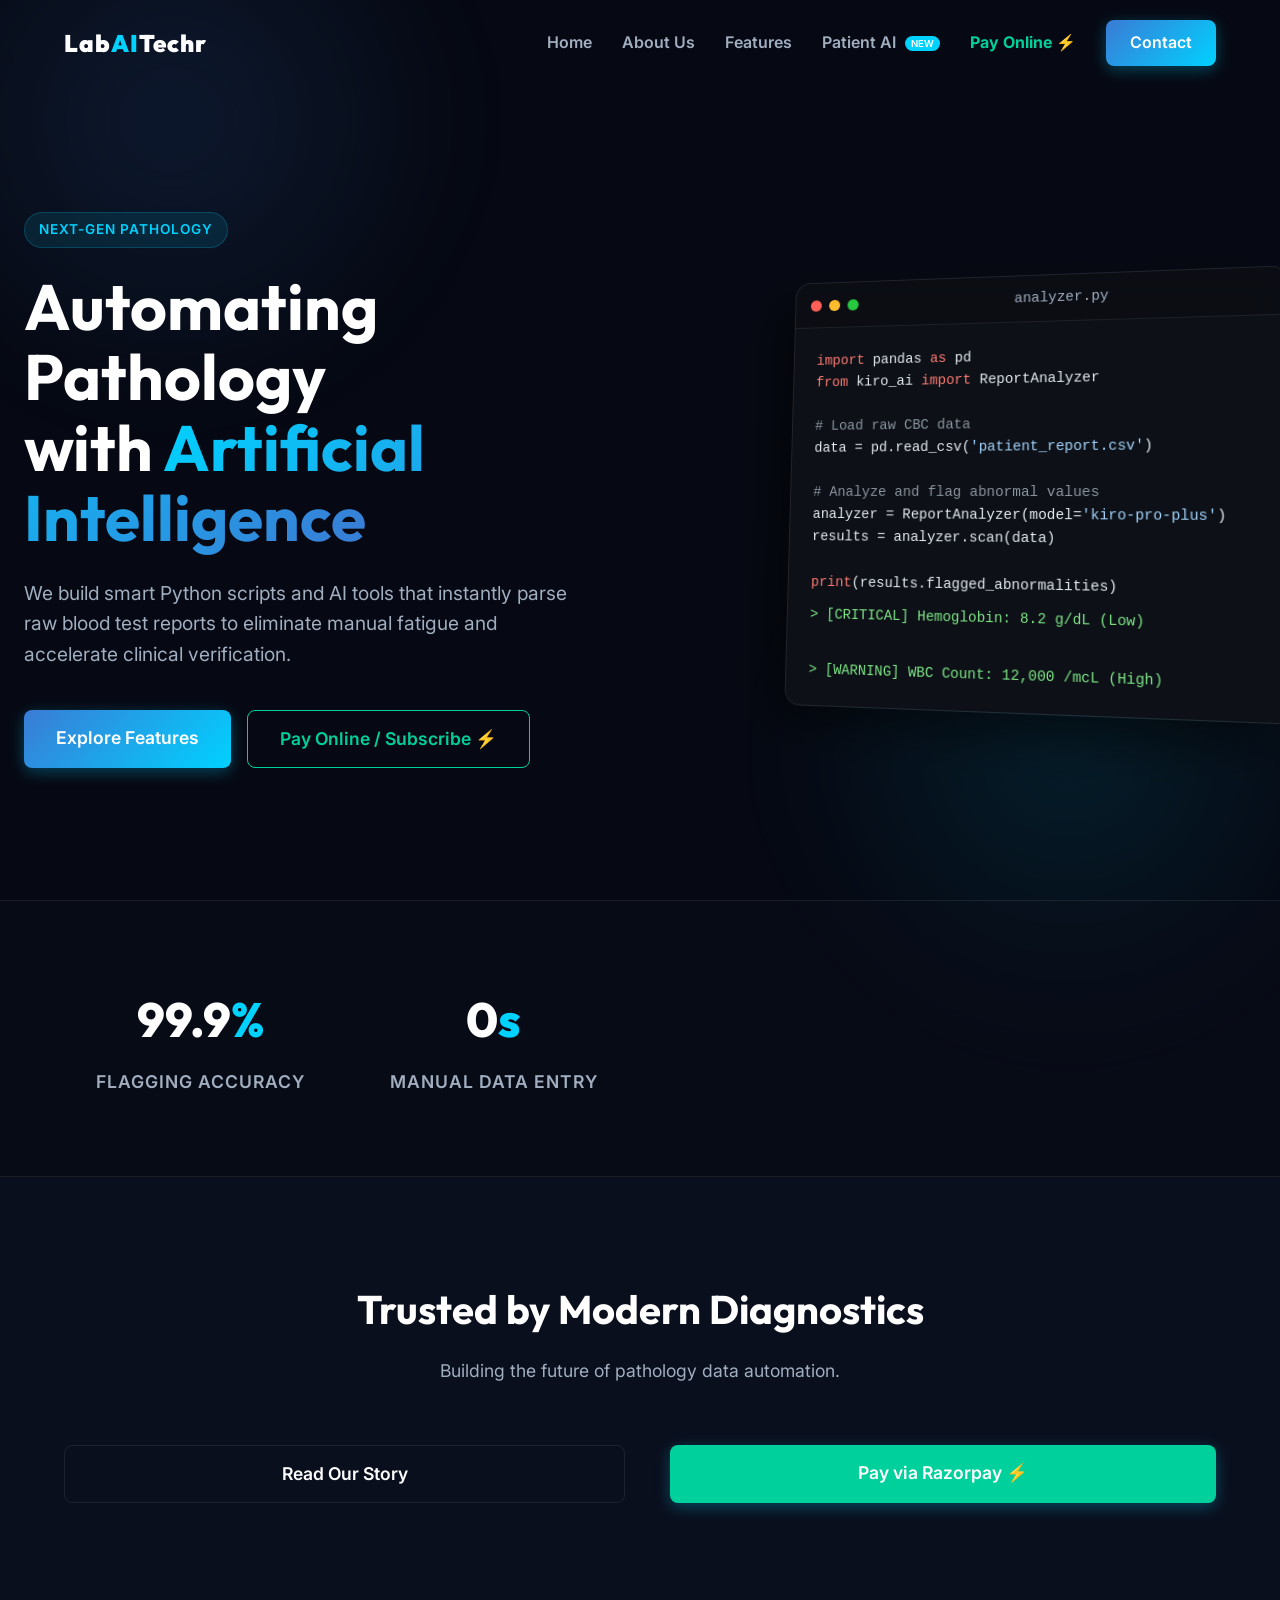
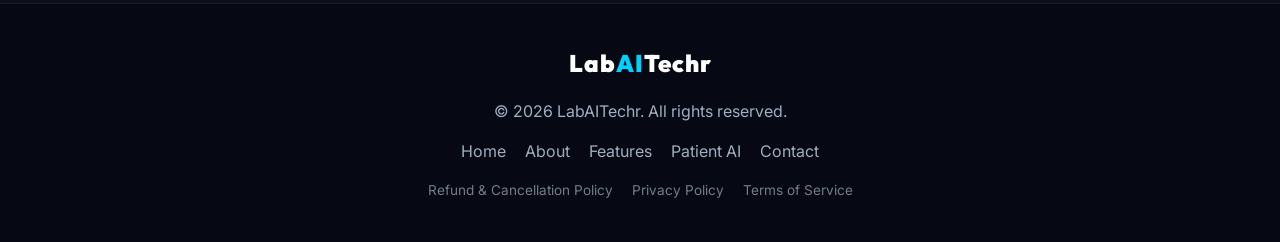
==== commit c767cd5d: "Add smart payment modal with Cashfree and Razorpay" ====
--- a/index.html
+++ b/index.html
@@ -22,7 +22,7 @@
                 <li><a href="about.html">About Us</a></li>
                 <li><a href="features.html">Features</a></li>
                 <li><a href="patient-ai.html">Patient AI <span style="background:var(--accent); color:white; font-size:0.6rem; padding:2px 6px; border-radius:10px; margin-left:5px; vertical-align:middle;">NEW</span></a></li>
-                <li><a href="https://rzp.io/rzp/EGmm321" target="_blank" style="color: #00D09C; font-weight: bold;">Pay Online ⚡</a></li>
+                <li><a href="#" class="trigger-pay-modal" style="color: #00D09C; font-weight: bold;">Pay Online ⚡</a></li>
                 <li><a href="contact.html" class="btn-primary">Contact</a></li>
             </ul>
         </div>
@@ -35,7 +35,7 @@
             <p class="hero-subtitle">We build smart Python scripts and AI tools that instantly parse raw blood test reports to eliminate manual fatigue and accelerate clinical verification.</p>
             <div class="hero-buttons">
                 <a href="features.html" class="btn-primary btn-large">Explore Features</a>
-                <a href="https://rzp.io/rzp/EGmm321" target="_blank" class="btn-secondary btn-large" style="border-color: #00D09C; color: #00D09C;">Pay Online / Subscribe ⚡</a>
+                <a href="#" class="btn-secondary btn-large trigger-pay-modal" style="border-color: #00D09C; color: #00D09C;">Pay Online / Subscribe ⚡</a>
             </div>
         </div>
         <div class="hero-image reveal delay-1">
@@ -111,6 +111,42 @@
         </div>
     </footer>
 
+    <!-- Smart Payment Modal -->
+    <div id="payModal" class="pay-modal-backdrop">
+        <div class="pay-modal-box">
+            <button class="pay-modal-close" onclick="closePayModal()">&times;</button>
+            <div style="font-size: 2.2rem; margin-bottom: 8px;">💳</div>
+            <h3 style="margin-bottom: 6px; font-size: 1.4rem;">Choose Payment Gateway</h3>
+            <p style="color: #94a3b8; font-size: 0.9rem;">Select your preferred secure payment method to subscribe or pay</p>
+            
+            <div class="pay-options-list">
+                <a href="https://payments.cashfree.com/forms/labaitechr-pay" target="_blank" class="pay-option-card cf">
+                    <div class="pay-option-info">
+                        <div class="pay-option-title" style="color: #10b981;">
+                            ⚡ Cashfree Payments
+                        </div>
+                        <div class="pay-option-desc">Instant UPI, QR Code, Cards & Netbanking</div>
+                    </div>
+                    <div class="pay-option-arrow">➔</div>
+                </a>
+
+                <a href="https://rzp.io/rzp/EGmm321" target="_blank" class="pay-option-card rzp">
+                    <div class="pay-option-info">
+                        <div class="pay-option-title" style="color: #0c83fe;">
+                            🛡️ Razorpay Secure
+                        </div>
+                        <div class="pay-option-desc">Credit/Debit Cards, UPI, EMI & Wallets</div>
+                    </div>
+                    <div class="pay-option-arrow">➔</div>
+                </a>
+            </div>
+
+            <p style="font-size: 0.75rem; color: #64748b; margin-top: 20px; margin-bottom: 0;">
+                🔒 256-bit SSL Bank-Grade Encryption | 100% Secure
+            </p>
+        </div>
+    </div>
+
     <script src="script.js"></script>
 </body>
 </html>
--- a/style.css
+++ b/style.css
@@ -526,3 +526,109 @@
     100% { transform: scale(1); }
 }
 
+
+
+/* Smart Payment Modal */
+.pay-modal-backdrop {
+    display: none;
+    position: fixed;
+    top: 0;
+    left: 0;
+    width: 100vw;
+    height: 100vh;
+    background: rgba(0, 0, 0, 0.75);
+    backdrop-filter: blur(8px);
+    z-index: 99999;
+    align-items: center;
+    justify-content: center;
+    padding: 20px;
+}
+.pay-modal-backdrop.show {
+    display: flex;
+}
+.pay-modal-box {
+    background: #0f172a;
+    border: 1px solid rgba(255, 255, 255, 0.15);
+    border-radius: 24px;
+    max-width: 460px;
+    width: 100%;
+    padding: 32px 28px;
+    box-shadow: 0 20px 40px rgba(0, 0, 0, 0.8);
+    position: relative;
+    text-align: center;
+    animation: modalPop 0.25s ease-out;
+}
+@keyframes modalPop {
+    from { transform: scale(0.9); opacity: 0; }
+    to { transform: scale(1); opacity: 1; }
+}
+.pay-modal-close {
+    position: absolute;
+    top: 18px;
+    right: 20px;
+    background: rgba(255, 255, 255, 0.08);
+    border: none;
+    color: #94a3b8;
+    font-size: 1.4rem;
+    width: 36px;
+    height: 36px;
+    border-radius: 50%;
+    cursor: pointer;
+    display: flex;
+    align-items: center;
+    justify-content: center;
+    transition: all 0.2s;
+}
+.pay-modal-close:hover {
+    background: rgba(255, 255, 255, 0.2);
+    color: #fff;
+}
+.pay-options-list {
+    display: flex;
+    flex-direction: column;
+    gap: 16px;
+    margin-top: 24px;
+}
+.pay-option-card {
+    display: flex;
+    align-items: center;
+    justify-content: space-between;
+    padding: 16px 20px;
+    background: rgba(255, 255, 255, 0.03);
+    border: 1.5px solid rgba(255, 255, 255, 0.1);
+    border-radius: 16px;
+    text-decoration: none;
+    color: #fff;
+    transition: all 0.2s;
+}
+.pay-option-card:hover {
+    transform: translateY(-2px);
+    background: rgba(255, 255, 255, 0.07);
+}
+.pay-option-card.rzp:hover {
+    border-color: #0c83fe;
+    box-shadow: 0 6px 20px rgba(12, 131, 254, 0.25);
+}
+.pay-option-card.cf:hover {
+    border-color: #10b981;
+    box-shadow: 0 6px 20px rgba(16, 185, 129, 0.25);
+}
+.pay-option-info {
+    text-align: left;
+}
+.pay-option-title {
+    font-size: 1.15rem;
+    font-weight: 700;
+    margin-bottom: 3px;
+    display: flex;
+    align-items: center;
+    gap: 8px;
+}
+.pay-option-desc {
+    font-size: 0.82rem;
+    color: #94a3b8;
+}
+.pay-option-arrow {
+    font-size: 1.4rem;
+    color: #94a3b8;
+}
